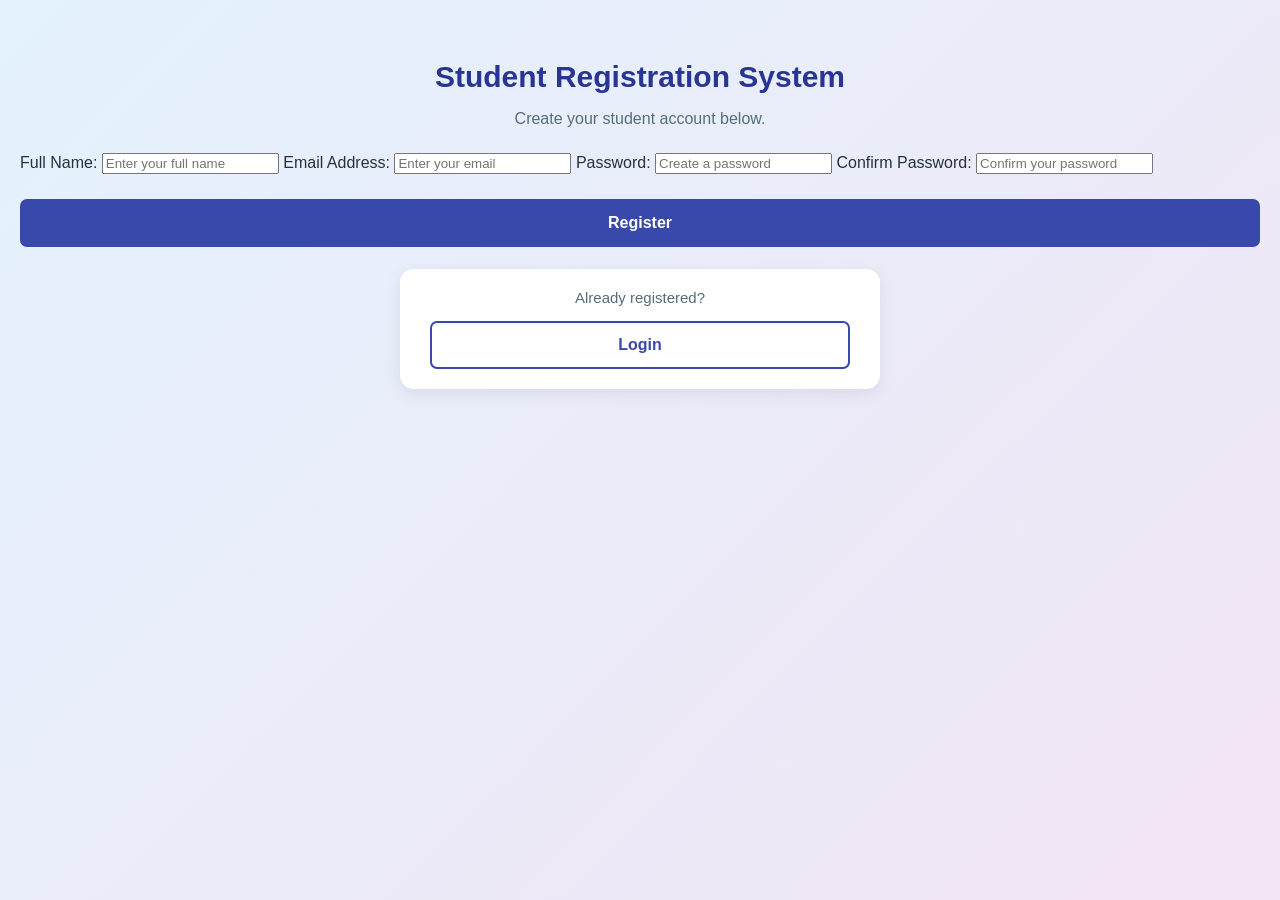
==== Websites/index.html @ ea69457b "Initial commit - Student Registration and Login System" ====
<!DOCTYPE html>
<html lang="en">
<head>
    <meta charset="UTF-8">
    <meta name="viewport" content="width=device-width, initial-scale=1.0">
    <title>Student Registration System</title>
    <link rel="stylesheet" href="style.css">
</head>
<body>

    <h1>Student Registration System</h1>
    <p>Create your student account below.</p>

    <!-- Registration Form -->
    <form id="novalidate">
        <label for="name">Full Name:</label>
        <input type="text" id="name" name="name"
               placeholder="Enter your full name">

        <label for="email">Email Address:</label>
        <input type="email" id="email" name="email"
               placeholder="Enter your email">

        <label for="password">Password:</label>
        <input type="password" id="password" name="password"
               placeholder="Create a password">

        <label for="confirmPassword">Confirm Password:</label>
        <input type="password" id="confirmPassword"
               name="confirmPassword"
               placeholder="Confirm your password">

        <button type="submit" id="registerButton">Register</button>
    </form>

    <!-- Registration Message -->
    <p id="message"></p>

    <!-- Login Redirect for Existing Students -->
    <div class="login-link">
        <p>Already registered?</p>
        <button type="button" id="loginRedirectButton"
                onclick="window.location.href='login.html'">
            Login
        </button>
    </div>

    <script src="script.js"></script>

</body>
</html>
---- Websites/style.css ----
/* ===== General Page Styling ===== */
* {
    box-sizing: border-box;
}

body {
    font-family: Arial, Helvetica, sans-serif;
    background: linear-gradient(135deg, #e3f2fd, #f3e5f5);
    margin: 0;
    padding: 40px 20px;
    min-height: 100vh;
    color: #263238;
}

/* ===== Main Heading ===== */
h1 {
    text-align: center;
    color: #283593;
    font-size: 30px;
    margin-bottom: 10px;
}

body > p {
    text-align: center;
    color: #546e7a;
    margin-bottom: 25px;
}

/* ===== Registration Form Card ===== */
#registrationForm {
    background: #ffffff;
    max-width: 480px;
    width: 100%;
    margin: 0 auto;
    padding: 30px;
    border-radius: 14px;
    box-shadow: 0 8px 25px rgba(0, 0, 0, 0.12);
}

/* ===== Form Labels ===== */
#registrationForm label {
    display: block;
    margin-top: 16px;
    margin-bottom: 7px;
    font-weight: bold;
    color: #37474f;
}

/* ===== Input Fields ===== */
#registrationForm input {
    display: block;
    width: 100%;
    padding: 12px;
    border: 1px solid #cfd8dc;
    border-radius: 7px;
    font-size: 15px;
    outline: none;
    transition: border-color 0.2s, box-shadow 0.2s;
}

#registrationForm input:focus {
    border-color: #3949ab;
    box-shadow: 0 0 0 3px rgba(57, 73, 171, 0.12);
}

/* ===== Register and Login Buttons ===== */
#registerButton,
#loginRedirectButton {
    display: block;
    width: 100%;
    padding: 13px;
    border: 2px solid #3949ab;
    border-radius: 7px;
    font-size: 16px;
    font-weight: bold;
    cursor: pointer;
    transition: background-color 0.2s, color 0.2s;
}

/* Register button */
#registerButton {
    margin-top: 25px;
    background: #3949ab;
    color: #ffffff;
}

#registerButton:hover {
    background: #283593;
}

/* ===== Login Redirect Section ===== */
.login-link {
    max-width: 480px;
    width: 100%;
    margin: 22px auto;
    padding: 20px 30px;
    text-align: center;
    background: #ffffff;
    border-radius: 14px;
    box-shadow: 0 5px 18px rgba(0, 0, 0, 0.08);
}

.login-link p {
    margin: 0 0 15px;
    color: #546e7a;
    font-size: 15px;
}

/* Login button */
#loginRedirectButton {
    background: #ffffff;
    color: #3949ab;
}

#loginRedirectButton:hover {
    background: #3949ab;
    color: #ffffff;
}

/* ===== Validation Message ===== */
#message {
    max-width: 480px;
    margin: 15px auto;
    text-align: center;
    font-weight: bold;
}

/* ===== Keyboard Accessibility ===== */
#registerButton:focus-visible,
#loginRedirectButton:focus-visible {
    outline: 3px solid #7986cb;
    outline-offset: 3px;
}

/* ===== Mobile Responsive Design ===== */
@media (max-width: 600px) {
    body {
        padding: 25px 15px;
    }

    h1 {
        font-size: 25px;
    }

    #registrationForm {
        padding: 22px;
    }

    .login-link {
        padding: 20px 22px;
    }
}
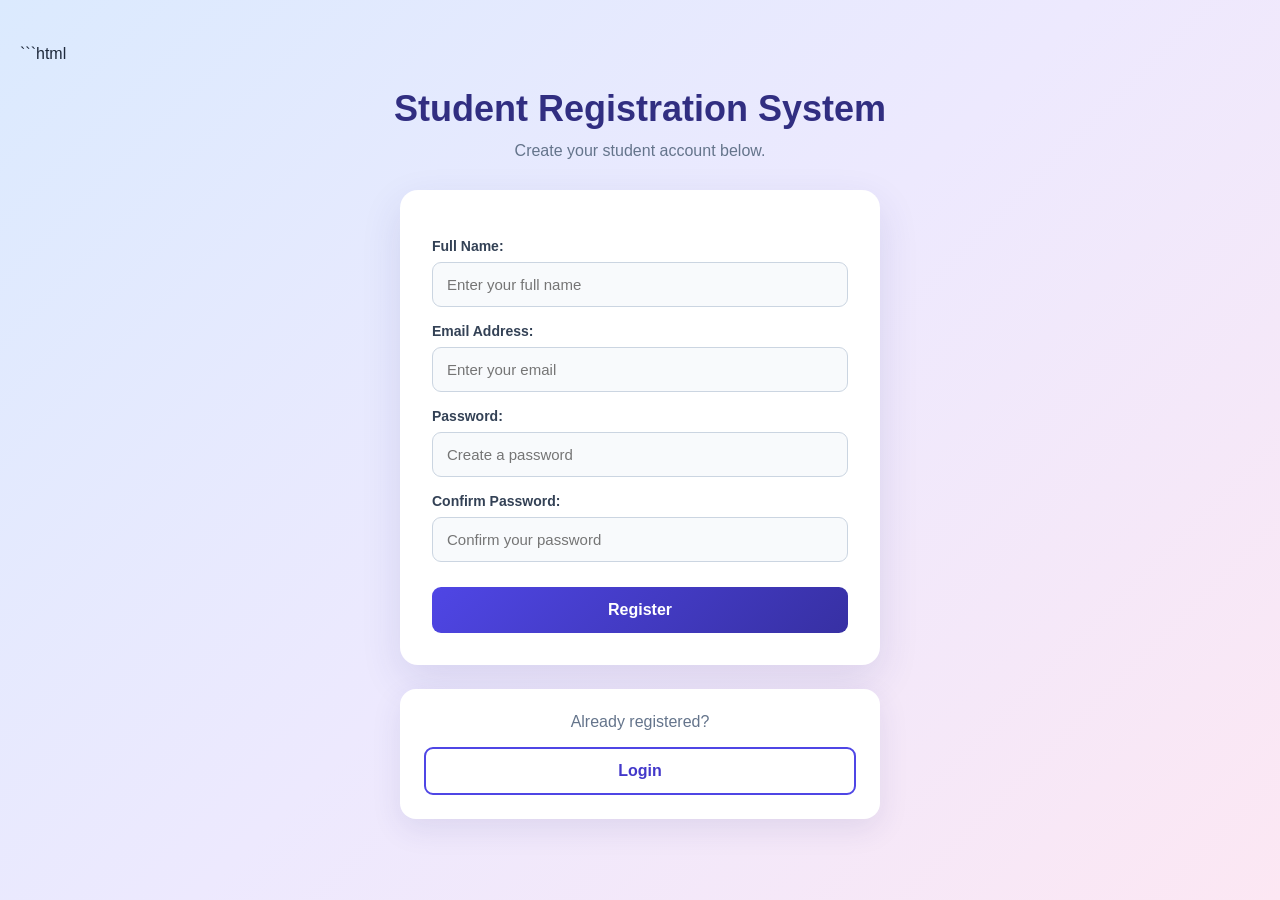
==== commit f6733e44: "Update student registration and login validation" ====
--- a/Websites/index.html
+++ b/Websites/index.html
@@ -1,4 +1,4 @@
-
+```html
 <!DOCTYPE html>
 <html lang="en">
 <head>
@@ -10,10 +10,11 @@
 <body>
 
     <h1>Student Registration System</h1>
-    <p>Create your student account below.</p>
+    <p class="subtitle">Create your student account below.</p>
 
     <!-- Registration Form -->
-    <form id="novalidate">
+    <form id="novalidate" novalidate>
+
         <label for="name">Full Name:</label>
         <input type="text" id="name" name="name"
                placeholder="Enter your full name">
@@ -31,11 +32,14 @@
                name="confirmPassword"
                placeholder="Confirm your password">
 
-        <button type="submit" id="registerButton">Register</button>
+        <button type="submit" id="registerButton">
+            Register
+        </button>
+
     </form>
 
     <!-- Registration Message -->
-    <p id="message"></p>
+    <p id="message" aria-live="polite"></p>
 
     <!-- Login Redirect for Existing Students -->
     <div class="login-link">
@@ -49,4 +53,4 @@
     <script src="script.js"></script>
 
 </body>
-</html>
+</html>
--- a/Websites/style.css
+++ b/Websites/style.css
@@ -1,153 +1,158 @@
-
-/* ===== General Page Styling ===== */
+/* Reset */
 * {
     box-sizing: border-box;
+    margin: 0;
+    padding: 0;
 }
 
 body {
-    font-family: Arial, Helvetica, sans-serif;
-    background: linear-gradient(135deg, #e3f2fd, #f3e5f5);
-    margin: 0;
-    padding: 40px 20px;
+    font-family: 'Segoe UI', Arial, sans-serif;
     min-height: 100vh;
-    color: #263238;
+    padding: 45px 20px;
+    background: linear-gradient(135deg, #dbeafe, #ede9fe, #fce7f3);
+    color: #1e293b;
 }
 
-/* ===== Main Heading ===== */
+/* Heading */
 h1 {
     text-align: center;
-    color: #283593;
-    font-size: 30px;
-    margin-bottom: 10px;
+    color: #312e81;
+    font-size: 36px;
+    margin: 25px 0 12px;
 }
 
-body > p {
+.subtitle {
     text-align: center;
-    color: #546e7a;
-    margin-bottom: 25px;
+    color: #64748b;
+    margin-bottom: 30px;
+    font-size: 16px;
 }
 
-/* ===== Registration Form Card ===== */
-#registrationForm {
-    background: #ffffff;
+/* Registration Form */
+#novalidate {
     max-width: 480px;
     width: 100%;
     margin: 0 auto;
-    padding: 30px;
-    border-radius: 14px;
-    box-shadow: 0 8px 25px rgba(0, 0, 0, 0.12);
+    padding: 32px;
+    background: #ffffff;
+    border-radius: 18px;
+    box-shadow: 0 15px 40px rgba(49, 46, 129, 0.12);
 }
 
-/* ===== Form Labels ===== */
-#registrationForm label {
+/* Labels */
+#novalidate label {
     display: block;
-    margin-top: 16px;
-    margin-bottom: 7px;
-    font-weight: bold;
-    color: #37474f;
+    margin: 16px 0 8px;
+    font-size: 14px;
+    font-weight: 600;
+    color: #334155;
 }
 
-/* ===== Input Fields ===== */
-#registrationForm input {
+/* Input Fields */
+#novalidate input {
     display: block;
     width: 100%;
-    padding: 12px;
-    border: 1px solid #cfd8dc;
-    border-radius: 7px;
+    padding: 13px 14px;
     font-size: 15px;
+    font-family: inherit;
+    border: 1px solid #cbd5e1;
+    border-radius: 9px;
+    background: #f8fafc;
     outline: none;
-    transition: border-color 0.2s, box-shadow 0.2s;
+    transition: 0.25s ease;
 }
 
-#registrationForm input:focus {
-    border-color: #3949ab;
-    box-shadow: 0 0 0 3px rgba(57, 73, 171, 0.12);
+#novalidate input:focus {
+    border-color: #6366f1;
+    background: #ffffff;
+    box-shadow: 0 0 0 4px rgba(99, 102, 241, 0.12);
 }
 
-/* ===== Register and Login Buttons ===== */
-#registerButton,
-#loginRedirectButton {
-    display: block;
+/* Register Button */
+#registerButton {
     width: 100%;
-    padding: 13px;
-    border: 2px solid #3949ab;
-    border-radius: 7px;
+    margin-top: 25px;
+    padding: 14px;
+    border: none;
+    border-radius: 9px;
+    background: linear-gradient(135deg, #4f46e5, #3730a3);
+    color: white;
     font-size: 16px;
     font-weight: bold;
     cursor: pointer;
-    transition: background-color 0.2s, color 0.2s;
-}
-
-/* Register button */
-#registerButton {
-    margin-top: 25px;
-    background: #3949ab;
-    color: #ffffff;
+    transition: 0.25s ease;
 }
 
 #registerButton:hover {
-    background: #283593;
+    background: linear-gradient(135deg, #4338ca, #312e81);
+    transform: translateY(-2px);
+    box-shadow: 0 8px 18px rgba(79, 70, 229, 0.2);
 }
 
-/* ===== Login Redirect Section ===== */
-.login-link {
-    max-width: 480px;
-    width: 100%;
-    margin: 22px auto;
-    padding: 20px 30px;
-    text-align: center;
-    background: #ffffff;
-    border-radius: 14px;
-    box-shadow: 0 5px 18px rgba(0, 0, 0, 0.08);
-}
-
-.login-link p {
-    margin: 0 0 15px;
-    color: #546e7a;
-    font-size: 15px;
-}
-
-/* Login button */
-#loginRedirectButton {
-    background: #ffffff;
-    color: #3949ab;
-}
-
-#loginRedirectButton:hover {
-    background: #3949ab;
-    color: #ffffff;
-}
-
-/* ===== Validation Message ===== */
+/* Message */
 #message {
     max-width: 480px;
     margin: 15px auto;
     text-align: center;
-    font-weight: bold;
+    font-weight: 600;
 }
 
-/* ===== Keyboard Accessibility ===== */
-#registerButton:focus-visible,
-#loginRedirectButton:focus-visible {
-    outline: 3px solid #7986cb;
+/* Login Section */
+.login-link {
+    max-width: 480px;
+    margin: 24px auto;
+    padding: 24px;
+    text-align: center;
+    background: #ffffff;
+    border-radius: 16px;
+    box-shadow: 0 10px 30px rgba(49, 46, 129, 0.10);
+}
+
+.login-link p {
+    color: #64748b;
+    margin-bottom: 16px;
+}
+
+/* Login Button */
+#loginRedirectButton {
+    width: 100%;
+    padding: 13px;
+    border: 2px solid #4f46e5;
+    border-radius: 9px;
+    background: #ffffff;
+    color: #4338ca;
+    font-size: 16px;
+    font-weight: bold;
+    cursor: pointer;
+    transition: 0.25s ease;
+}
+
+#loginRedirectButton:hover {
+    background: #4f46e5;
+    color: #ffffff;
+}
+
+/* Keyboard Accessibility */
+button:focus-visible {
+    outline: 3px solid #a5b4fc;
     outline-offset: 3px;
 }
 
-/* ===== Mobile Responsive Design ===== */
+/* Mobile Responsive */
 @media (max-width: 600px) {
     body {
         padding: 25px 15px;
     }
 
     h1 {
-        font-size: 25px;
+        font-size: 28px;
     }
 
-    #registrationForm {
-        padding: 22px;
+    #novalidate {
+        padding: 24px 20px;
     }
 
     .login-link {
-        padding: 20px 22px;
+        padding: 20px;
     }
-}
+}
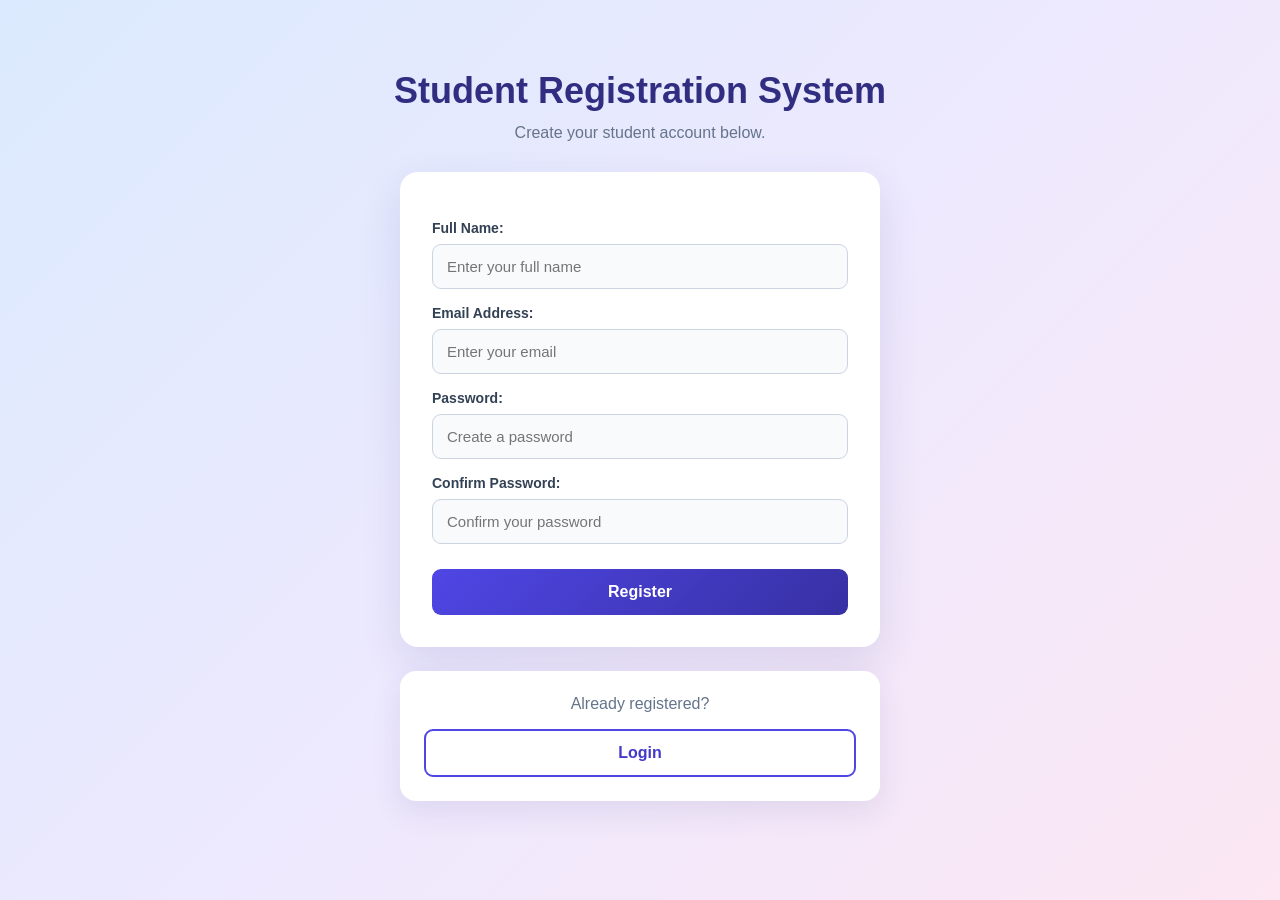
==== commit 53dfd437: "Update website design and login validation" ====
--- a/Websites/index.html
+++ b/Websites/index.html
@@ -1,4 +1,3 @@
-```html
 <!DOCTYPE html>
 <html lang="en">
 <head>
